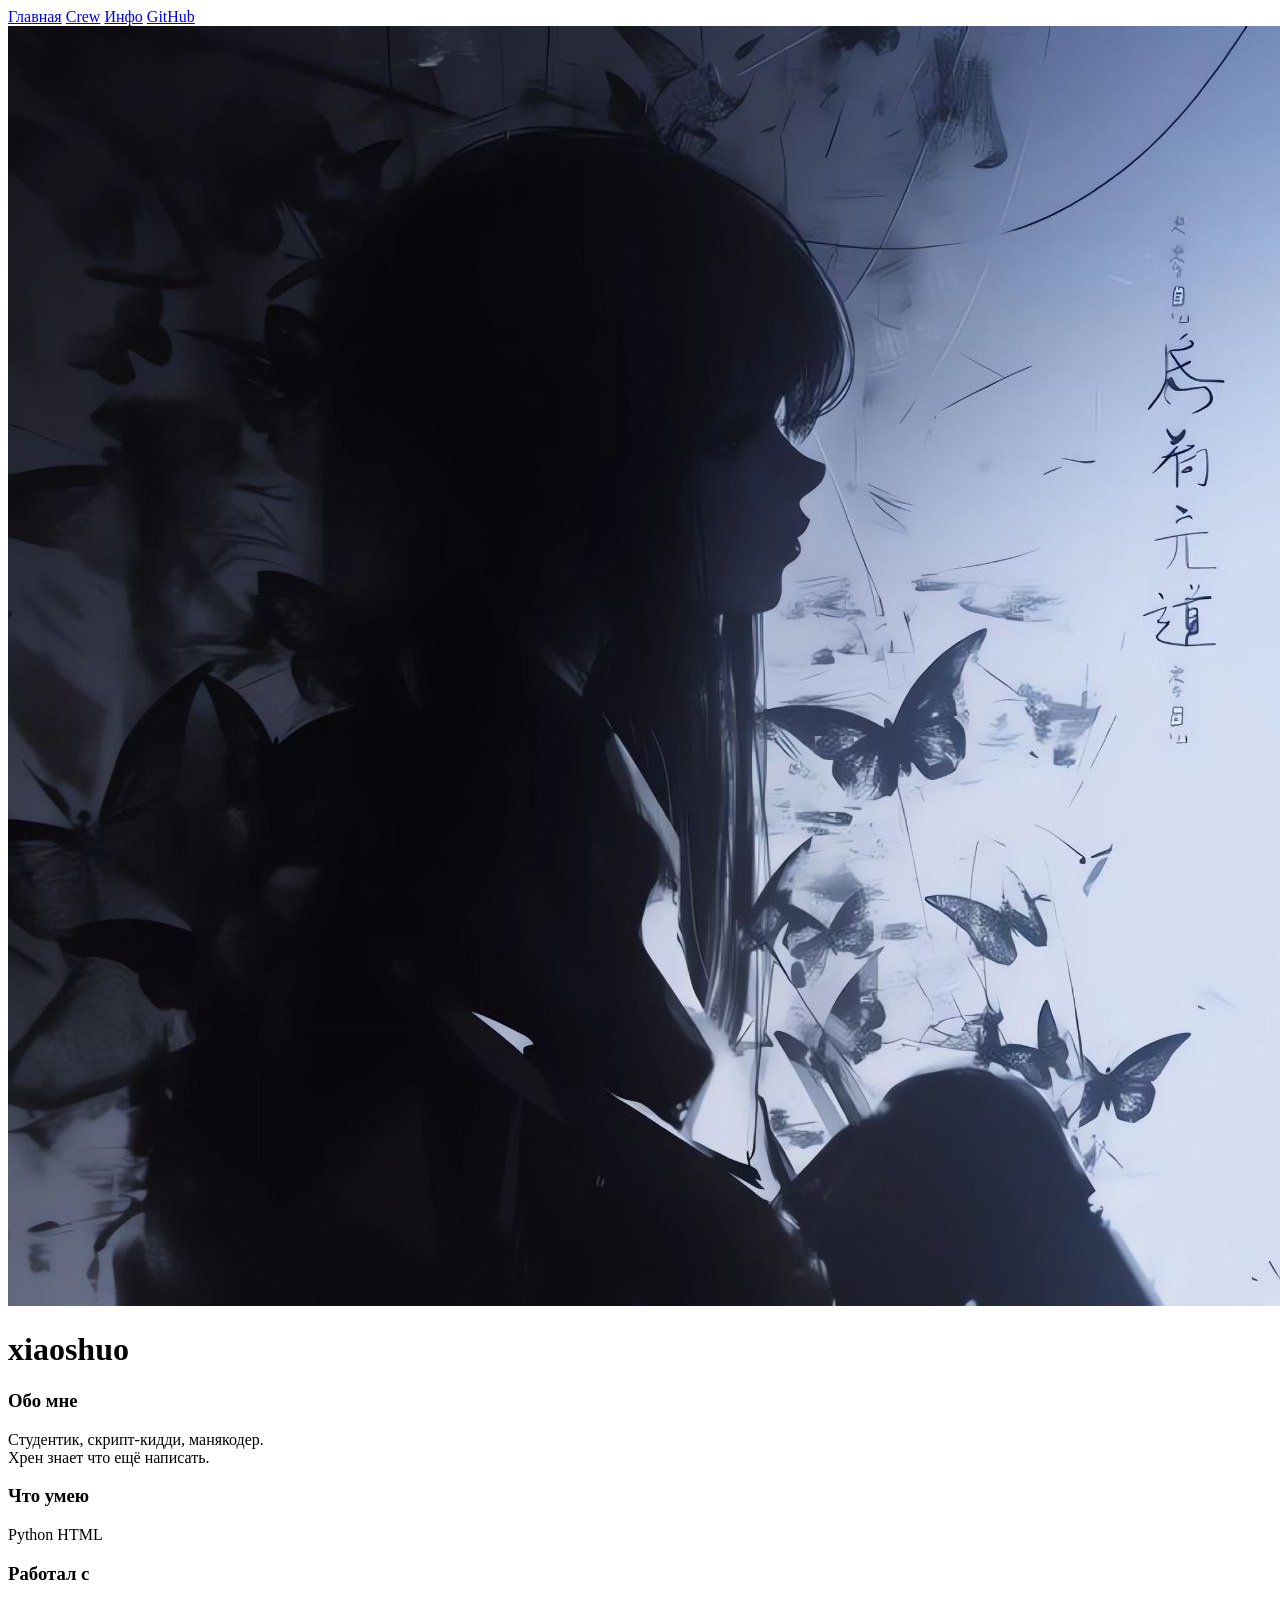
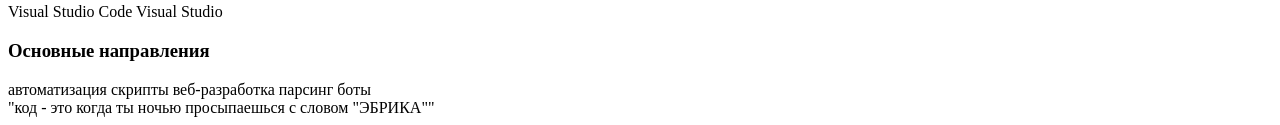
==== index.html @ 4ab8554b "Initial commit" ====
<!DOCTYPE html>
<html lang="en">
<head>
<meta charset="UTF-8">
<meta name="viewport" content="width=device-width, initial-scale=1.0">
<title>xiaoshuo</title>
<link rel="stylesheet" href="css/Xuindex.css">
</head>
<body>
<div class="container">
  
  <nav class="navbar">
    <a href="Xuindex.html" class="nav-item active">Главная</a>
    <a href="Xucrew.html" class="nav-item">Crew</a>
    <a href="Xuinfo.html" class="nav-item">Инфо</a>
    <a href="Xugithub.html" class="nav-item">GitHub</a>
  </nav>

  <header>
    <img src="assets/1.jpg" alt="" class="avatar">
    <h1>xiaoshuo</h1>
  </header>

  <div class="info-card">
    <h3>Обо мне</h3>
    <p>Cтудентик, скрипт-кидди, манякодер.<br>Хрен знает что ещё написать.</p>
  </div>

  <div class="info-card">
    <h3>Что умею</h3>
    <div class="tag-group">
      <span class="tag">Python</span>
      <span class="tag">HTML</span>
    </div>
  </div>

  <div class="info-card">
    <h3>Работал с</h3>
    <div class="tag-group">
      <span class="tag1">Visual Studio Code</span>
      <span class="tag1">Visual Studio</span>
    </div>
  </div>

  <div class="info-card">
    <h3>Основные направления</h3>
    <div class="tag-group">
      <span class="tag2">автоматизация</span>
      <span class="tag2">скрипты</span>
      <span class="tag2">веб-разработка</span>
      <span class="tag2">парсинг</span>
      <span class="tag2">боты</span>
    </div>
  </div>

  <div class="footer-quote">"код - это когда ты ночью просыпаешься с словом "ЭБРИКА""</div>
</div>
</body>
</html>
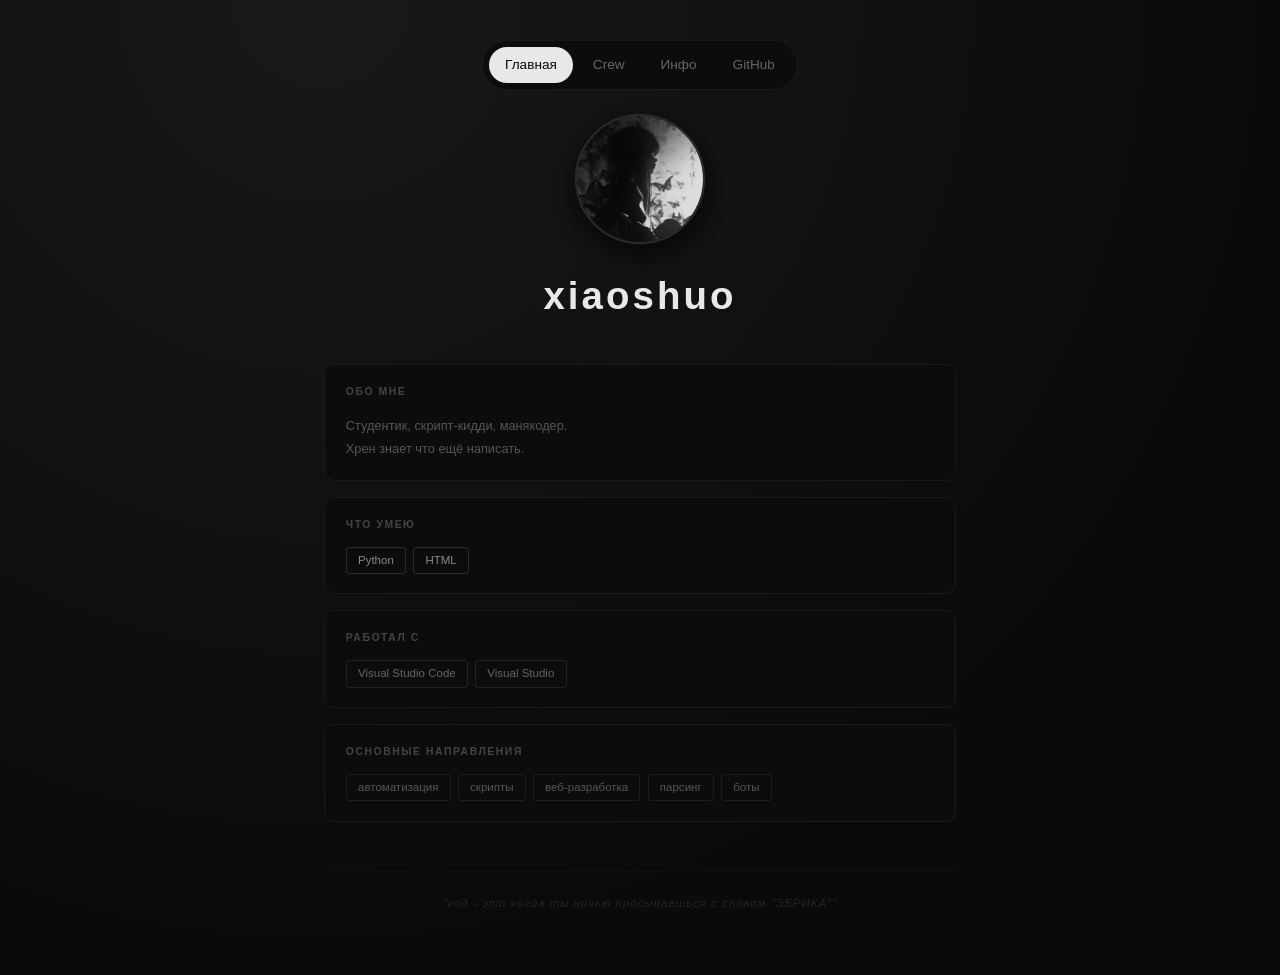
==== commit 2d2c30ab: "1" ====
--- a/index.html
+++ b/index.html
@@ -4,7 +4,7 @@
 <meta charset="UTF-8">
 <meta name="viewport" content="width=device-width, initial-scale=1.0">
 <title>xiaoshuo</title>
-<link rel="stylesheet" href="css/Xuindex.css">
+<link rel="stylesheet" href="css/index.css">
 </head>
 <body>
 <div class="container">
--- a/css/index.css
+++ b/css/index.css
@@ -0,0 +1,176 @@
+* {
+  margin: 0;
+  padding: 0;
+  box-sizing: border-box;
+}
+
+body {
+  background: #080808;
+  background-image: radial-gradient(circle at 25% 0%, rgba(50, 50, 50, 0.4) 0%, rgba(10, 10, 10, 1) 70%);
+  color: #c8c8c8;
+  font-family: 'Inter', sans-serif;
+  line-height: 1.5;
+  min-height: 100vh;
+}
+
+.container {
+  max-width: 680px;
+  margin: 0 auto;
+  padding: 2.5rem 1.5rem 4rem;
+}
+
+.navbar {
+  display: flex;
+  align-items: center;
+  justify-content: center;
+  background: #0c0c0c;
+  border: 1px solid #1a1a1a;
+  border-radius: 9999px;
+  padding: 0.35rem;
+  gap: 0.25rem;
+  margin: 0 auto 1.5rem;
+  width: 100%;
+  max-width: max-content;
+}
+
+.nav-item {
+  display: flex;
+  align-items: center;
+  padding: 0.5rem 1rem;
+  color: #666;
+  text-decoration: none;
+  font-size: 0.85rem;
+  font-weight: 500;
+  border-radius: 9999px;
+  transition: all 0.2s ease;
+}
+
+.nav-item:hover {
+  color: #aaa;
+}
+
+.nav-item.active {
+  background: #e8e8e8;
+  color: #080808;
+}
+
+header {
+  text-align: center;
+  margin-bottom: 2.5rem;
+}
+
+.avatar {
+  width: 130px;
+  height: 130px;
+  border-radius: 50%;
+  object-fit: cover;
+  border: 2px solid #2a2a2a;
+  filter: grayscale(100%);
+  box-shadow: 0 0 0 1px #111, 0 8px 32px rgba(0,0,0,0.8);
+  transition: transform 0.3s ease, filter 0.3s ease;
+  margin-bottom: 1rem;
+}
+
+.avatar:hover {
+  transform: scale(1.04);
+  filter: grayscale(100%) brightness(1.15);
+}
+
+h1 {
+  font-size: 2.4rem;
+  font-weight: 900;
+  color: #e8e8e8;
+  margin-bottom: 0.3rem;
+  letter-spacing: 0.08em;
+  text-transform: lowercase;
+}
+
+.info-card {
+  background: #0c0c0c;
+  border-radius: 0.6rem;
+  padding: 1.2rem 1.3rem;
+  margin-bottom: 1rem;
+  border: 1px solid #1a1a1a;
+  transition: border-color 0.2s;
+}
+
+.info-card:hover {
+  border-color: #2e2e2e;
+}
+
+.info-card h3 {
+  font-size: 0.65rem;
+  margin-bottom: 0.9rem;
+  color: #444;
+  letter-spacing: 0.15em;
+  text-transform: uppercase;
+  font-weight: 600;
+}
+
+.info-card p {
+  font-size: 0.8rem;
+  color: #555;
+  line-height: 1.8;
+}
+
+.tag-group {
+  display: flex;
+  flex-wrap: wrap;
+  gap: 0.45rem;
+}
+
+.tag {
+  background: transparent;
+  padding: 0.25rem 0.7rem;
+  border-radius: 3px;
+  font-size: 0.72rem;
+  border: 1px solid #2a2a2a;
+  color: #888;
+  transition: all 0.2s;
+}
+
+.tag:hover {
+  border-color: #555;
+  color: #bbb;
+}
+
+.tag1 {
+  background: transparent;
+  padding: 0.25rem 0.7rem;
+  border-radius: 3px;
+  font-size: 0.72rem;
+  border: 1px solid #222;
+  color: #666;
+  transition: all 0.2s;
+}
+
+.tag1:hover {
+  border-color: #444;
+  color: #aaa;
+}
+
+.tag2 {
+  background: transparent;
+  padding: 0.25rem 0.7rem;
+  border-radius: 3px;
+  font-size: 0.72rem;
+  border: 1px solid #1e1e1e;
+  color: #555;
+  transition: all 0.2s;
+}
+
+.tag2:hover {
+  border-color: #3a3a3a;
+  color: #999;
+}
+
+.footer-quote {
+  margin-top: 3rem;
+  text-align: center;
+  font-size: 0.7rem;
+  color: #252525;
+  border-top: 1px solid #111;
+  padding-top: 1.5rem;
+  letter-spacing: 0.1em;
+  font-style: italic;
+}
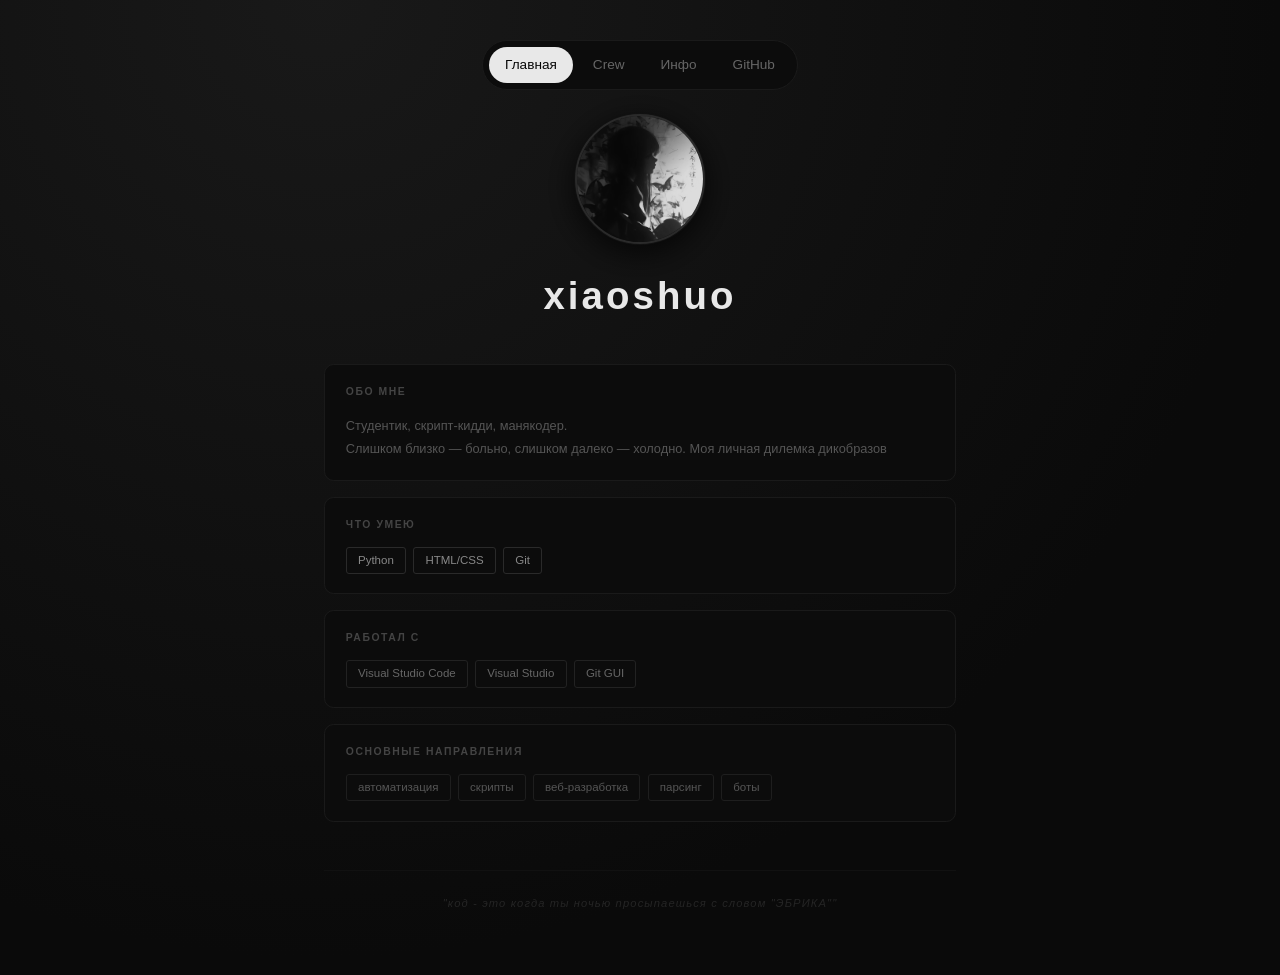
==== commit c8015da2: "update: github,main and info pages using: https://github.com/2016rshah/githubchart-api xugithub.html" ====
--- a/index.html
+++ b/index.html
@@ -23,14 +23,15 @@
 
   <div class="info-card">
     <h3>Обо мне</h3>
-    <p>Cтудентик, скрипт-кидди, манякодер.<br>Хрен знает что ещё написать.</p>
+    <p>Cтудентик, скрипт-кидди, манякодер.<br>Слишком близко — больно, слишком далеко — холодно. Моя личная дилемка дикобразов</p>
   </div>
 
   <div class="info-card">
     <h3>Что умею</h3>
     <div class="tag-group">
       <span class="tag">Python</span>
-      <span class="tag">HTML</span>
+      <span class="tag">HTML/CSS</span>
+      <span class="tag">Git</span>
     </div>
   </div>
 
@@ -39,6 +40,7 @@
     <div class="tag-group">
       <span class="tag1">Visual Studio Code</span>
       <span class="tag1">Visual Studio</span>
+      <span class="tag1">Git GUI</span>
     </div>
   </div>
 
@@ -52,8 +54,10 @@
       <span class="tag2">боты</span>
     </div>
   </div>
+  
 
   <div class="footer-quote">"код - это когда ты ночью просыпаешься с словом "ЭБРИКА""</div>
+  
 </div>
 </body>
 </html>
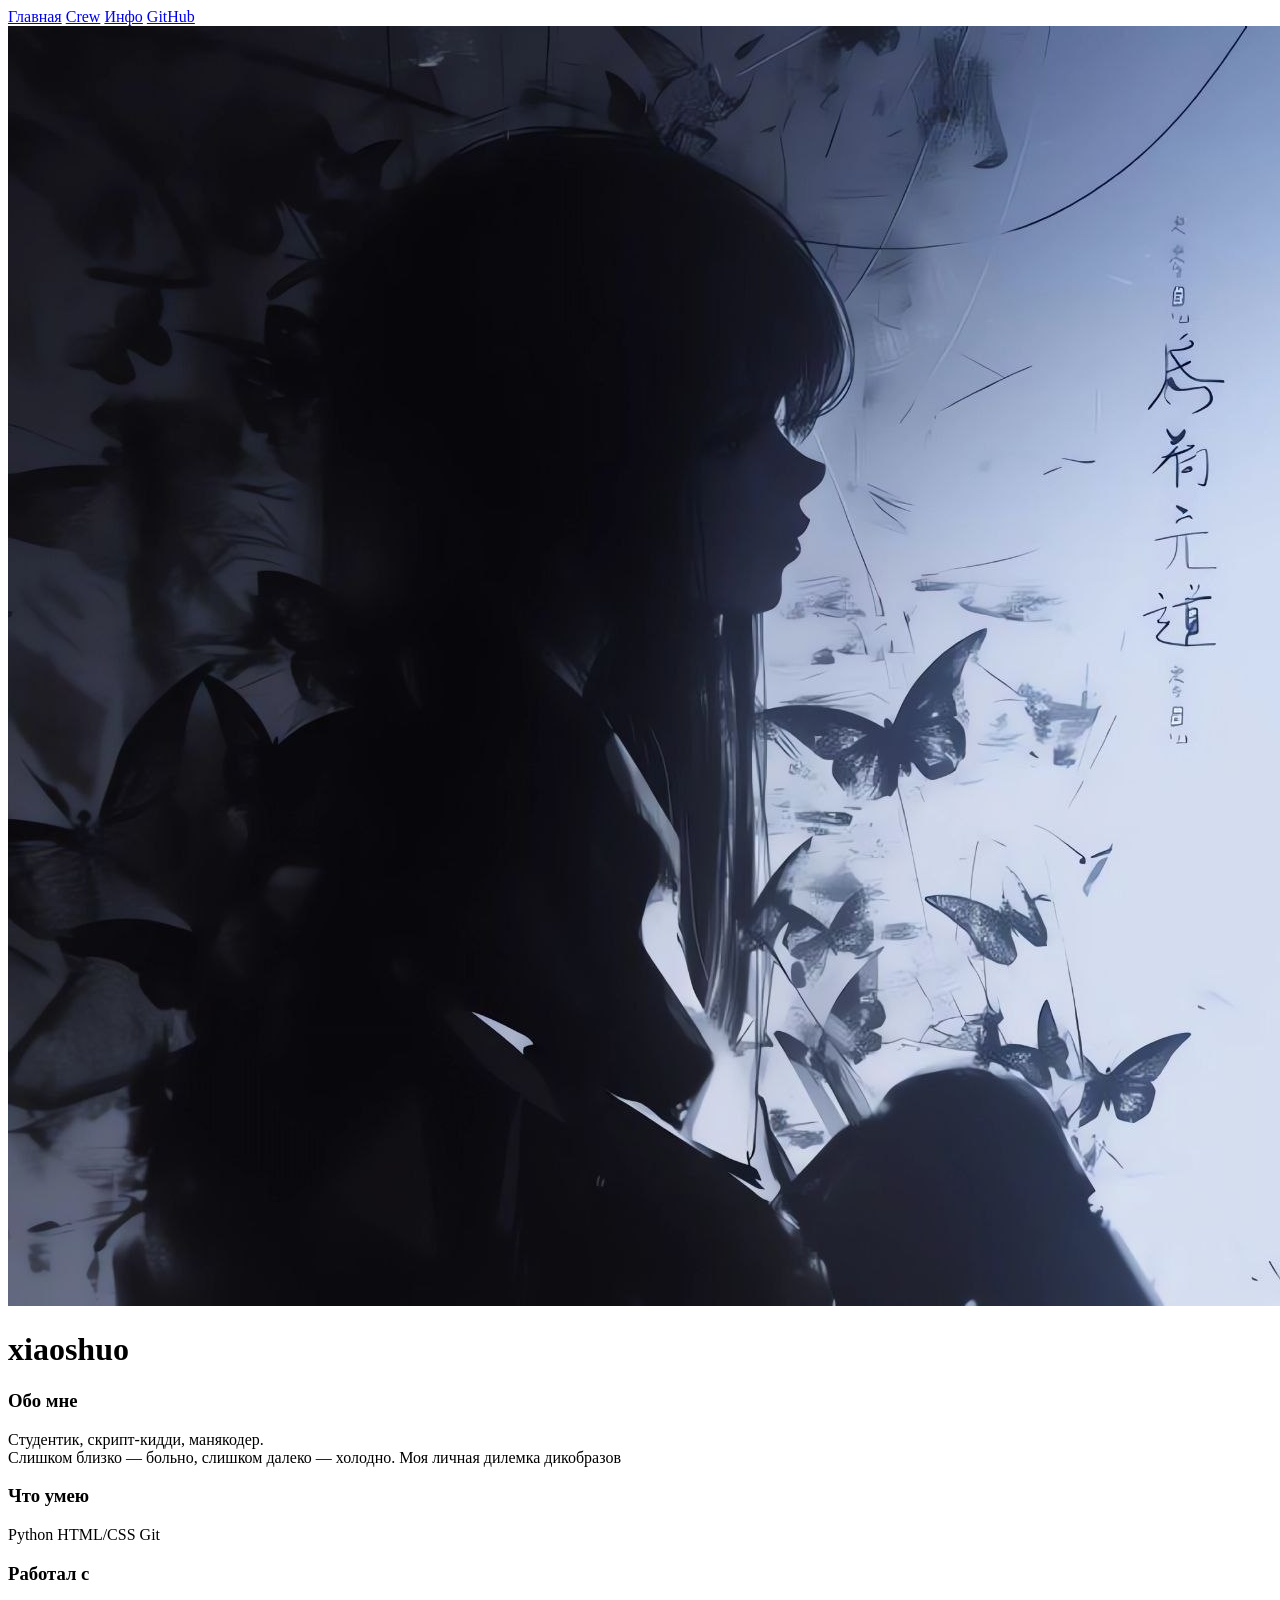
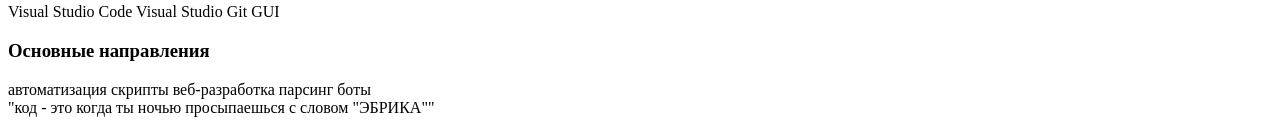
==== commit ee95a555: "style: clean up html styles & set english lang" ====
--- a/index.html
+++ b/index.html
@@ -4,7 +4,7 @@
 <meta charset="UTF-8">
 <meta name="viewport" content="width=device-width, initial-scale=1.0">
 <title>xiaoshuo</title>
-<link rel="stylesheet" href="css/index.css">
+<link rel="stylesheet" href="css/Xuindex.css">
 </head>
 <body>
 <div class="container">
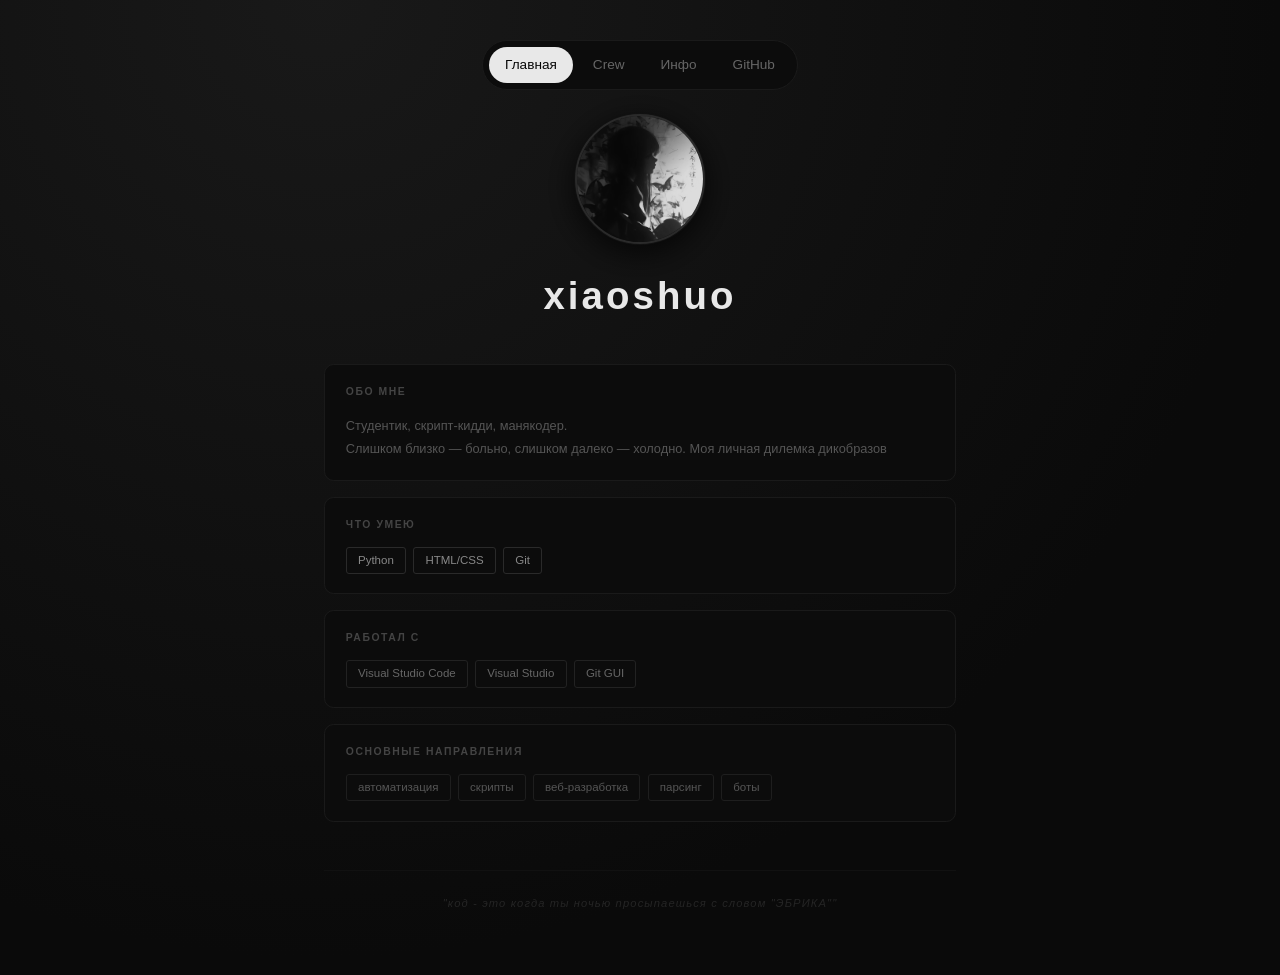
==== commit b16c21b2: ".." ====
--- a/index.html
+++ b/index.html
@@ -4,7 +4,7 @@
 <meta charset="UTF-8">
 <meta name="viewport" content="width=device-width, initial-scale=1.0">
 <title>xiaoshuo</title>
-<link rel="stylesheet" href="css/Xuindex.css">
+<link rel="stylesheet" href="css/index.css">
 </head>
 <body>
 <div class="container">
--- a/css/index.css
+++ b/css/index.css
@@ -0,0 +1,176 @@
+* {
+  margin: 0;
+  padding: 0;
+  box-sizing: border-box;
+}
+
+body {
+  background: #080808;
+  background-image: radial-gradient(circle at 25% 0%, rgba(50, 50, 50, 0.4) 0%, rgba(10, 10, 10, 1) 70%);
+  color: #c8c8c8;
+  font-family: 'Inter', sans-serif;
+  line-height: 1.5;
+  min-height: 100vh;
+}
+
+.container {
+  max-width: 680px;
+  margin: 0 auto;
+  padding: 2.5rem 1.5rem 4rem;
+}
+
+.navbar {
+  display: flex;
+  align-items: center;
+  justify-content: center;
+  background: #0c0c0c;
+  border: 1px solid #1a1a1a;
+  border-radius: 9999px;
+  padding: 0.35rem;
+  gap: 0.25rem;
+  margin: 0 auto 1.5rem;
+  width: 100%;
+  max-width: max-content;
+}
+
+.nav-item {
+  display: flex;
+  align-items: center;
+  padding: 0.5rem 1rem;
+  color: #666;
+  text-decoration: none;
+  font-size: 0.85rem;
+  font-weight: 500;
+  border-radius: 9999px;
+  transition: all 0.2s ease;
+}
+
+.nav-item:hover {
+  color: #aaa;
+}
+
+.nav-item.active {
+  background: #e8e8e8;
+  color: #080808;
+}
+
+header {
+  text-align: center;
+  margin-bottom: 2.5rem;
+}
+
+.avatar {
+  width: 130px;
+  height: 130px;
+  border-radius: 50%;
+  object-fit: cover;
+  border: 2px solid #2a2a2a;
+  filter: grayscale(100%);
+  box-shadow: 0 0 0 1px #111, 0 8px 32px rgba(0,0,0,0.8);
+  transition: transform 0.3s ease, filter 0.3s ease;
+  margin-bottom: 1rem;
+}
+
+.avatar:hover {
+  transform: scale(1.04);
+  filter: grayscale(100%) brightness(1.15);
+}
+
+h1 {
+  font-size: 2.4rem;
+  font-weight: 900;
+  color: #e8e8e8;
+  margin-bottom: 0.3rem;
+  letter-spacing: 0.08em;
+  text-transform: lowercase;
+}
+
+.info-card {
+  background: #0c0c0c;
+  border-radius: 0.6rem;
+  padding: 1.2rem 1.3rem;
+  margin-bottom: 1rem;
+  border: 1px solid #1a1a1a;
+  transition: border-color 0.2s;
+}
+
+.info-card:hover {
+  border-color: #2e2e2e;
+}
+
+.info-card h3 {
+  font-size: 0.65rem;
+  margin-bottom: 0.9rem;
+  color: #444;
+  letter-spacing: 0.15em;
+  text-transform: uppercase;
+  font-weight: 600;
+}
+
+.info-card p {
+  font-size: 0.8rem;
+  color: #555;
+  line-height: 1.8;
+}
+
+.tag-group {
+  display: flex;
+  flex-wrap: wrap;
+  gap: 0.45rem;
+}
+
+.tag {
+  background: transparent;
+  padding: 0.25rem 0.7rem;
+  border-radius: 3px;
+  font-size: 0.72rem;
+  border: 1px solid #2a2a2a;
+  color: #888;
+  transition: all 0.2s;
+}
+
+.tag:hover {
+  border-color: #555;
+  color: #bbb;
+}
+
+.tag1 {
+  background: transparent;
+  padding: 0.25rem 0.7rem;
+  border-radius: 3px;
+  font-size: 0.72rem;
+  border: 1px solid #222;
+  color: #666;
+  transition: all 0.2s;
+}
+
+.tag1:hover {
+  border-color: #444;
+  color: #aaa;
+}
+
+.tag2 {
+  background: transparent;
+  padding: 0.25rem 0.7rem;
+  border-radius: 3px;
+  font-size: 0.72rem;
+  border: 1px solid #1e1e1e;
+  color: #555;
+  transition: all 0.2s;
+}
+
+.tag2:hover {
+  border-color: #3a3a3a;
+  color: #999;
+}
+
+.footer-quote {
+  margin-top: 3rem;
+  text-align: center;
+  font-size: 0.7rem;
+  color: #252525;
+  border-top: 1px solid #111;
+  padding-top: 1.5rem;
+  letter-spacing: 0.1em;
+  font-style: italic;
+}
